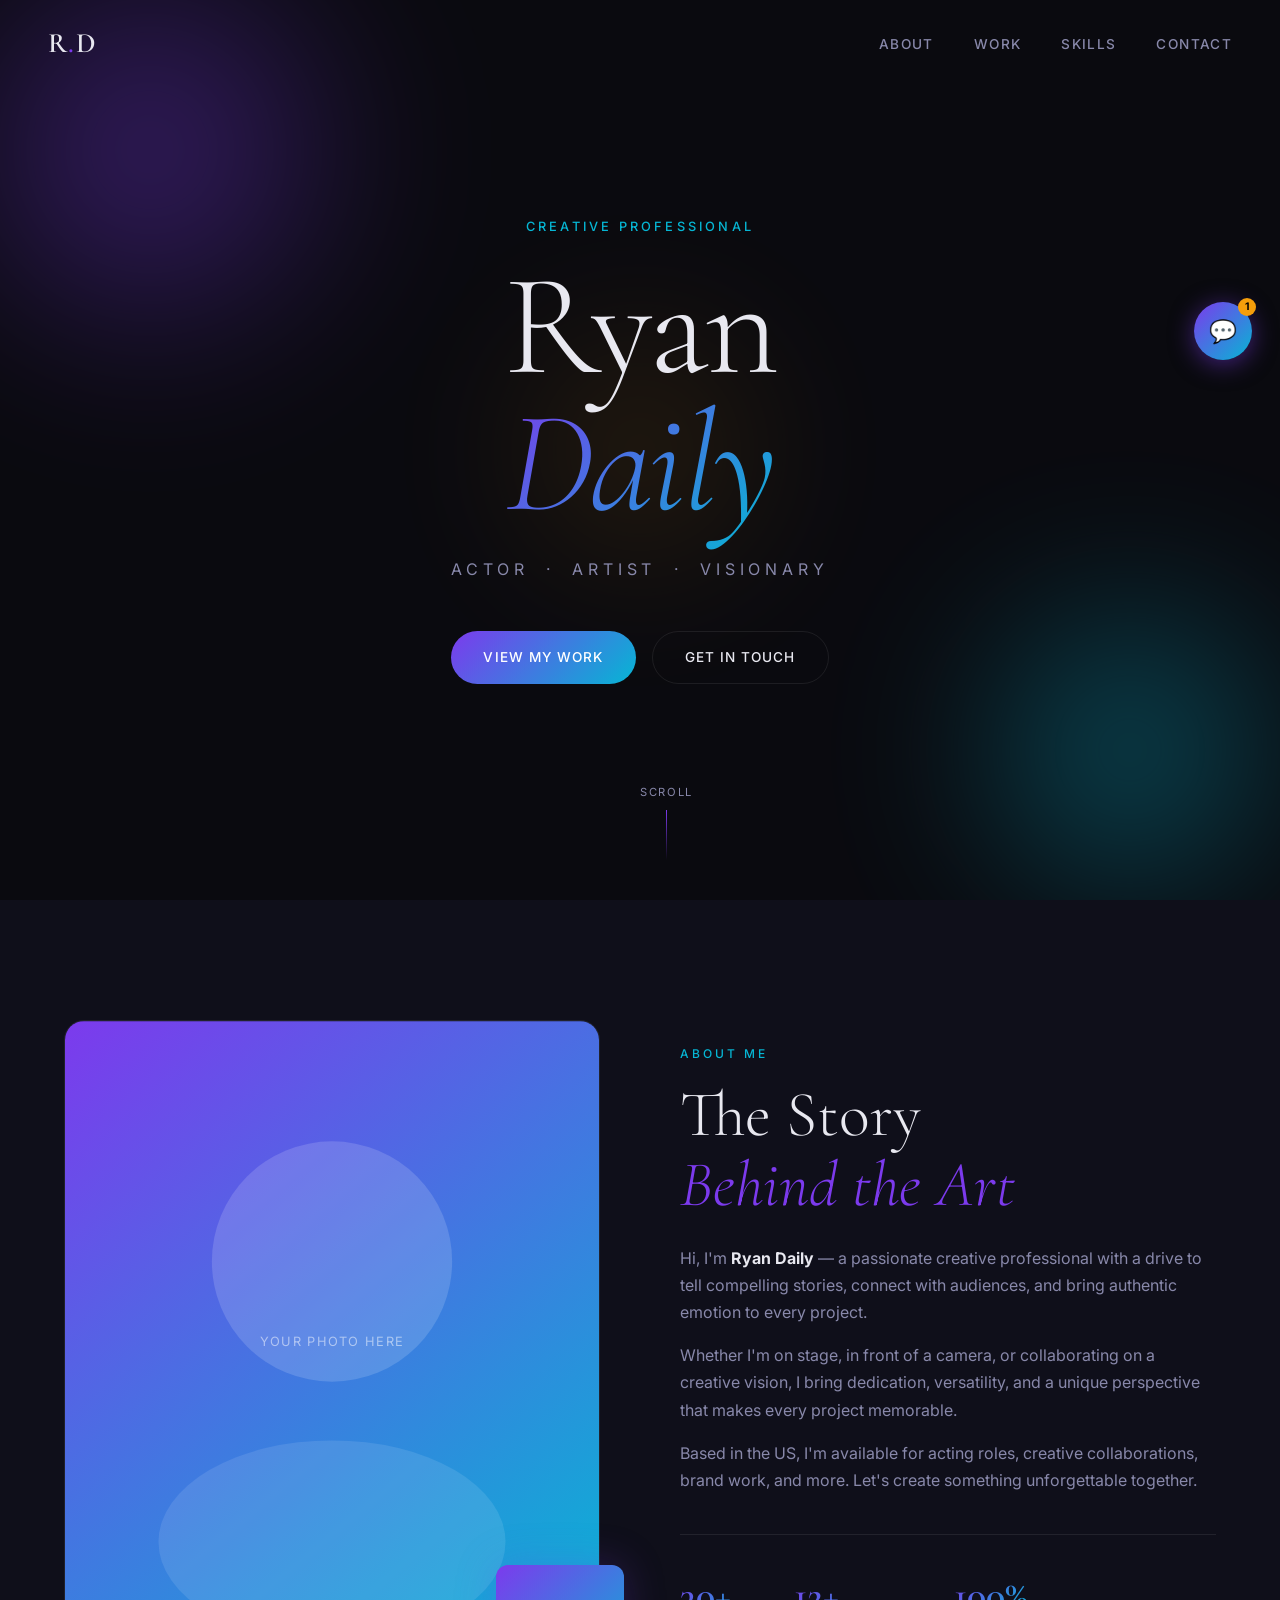
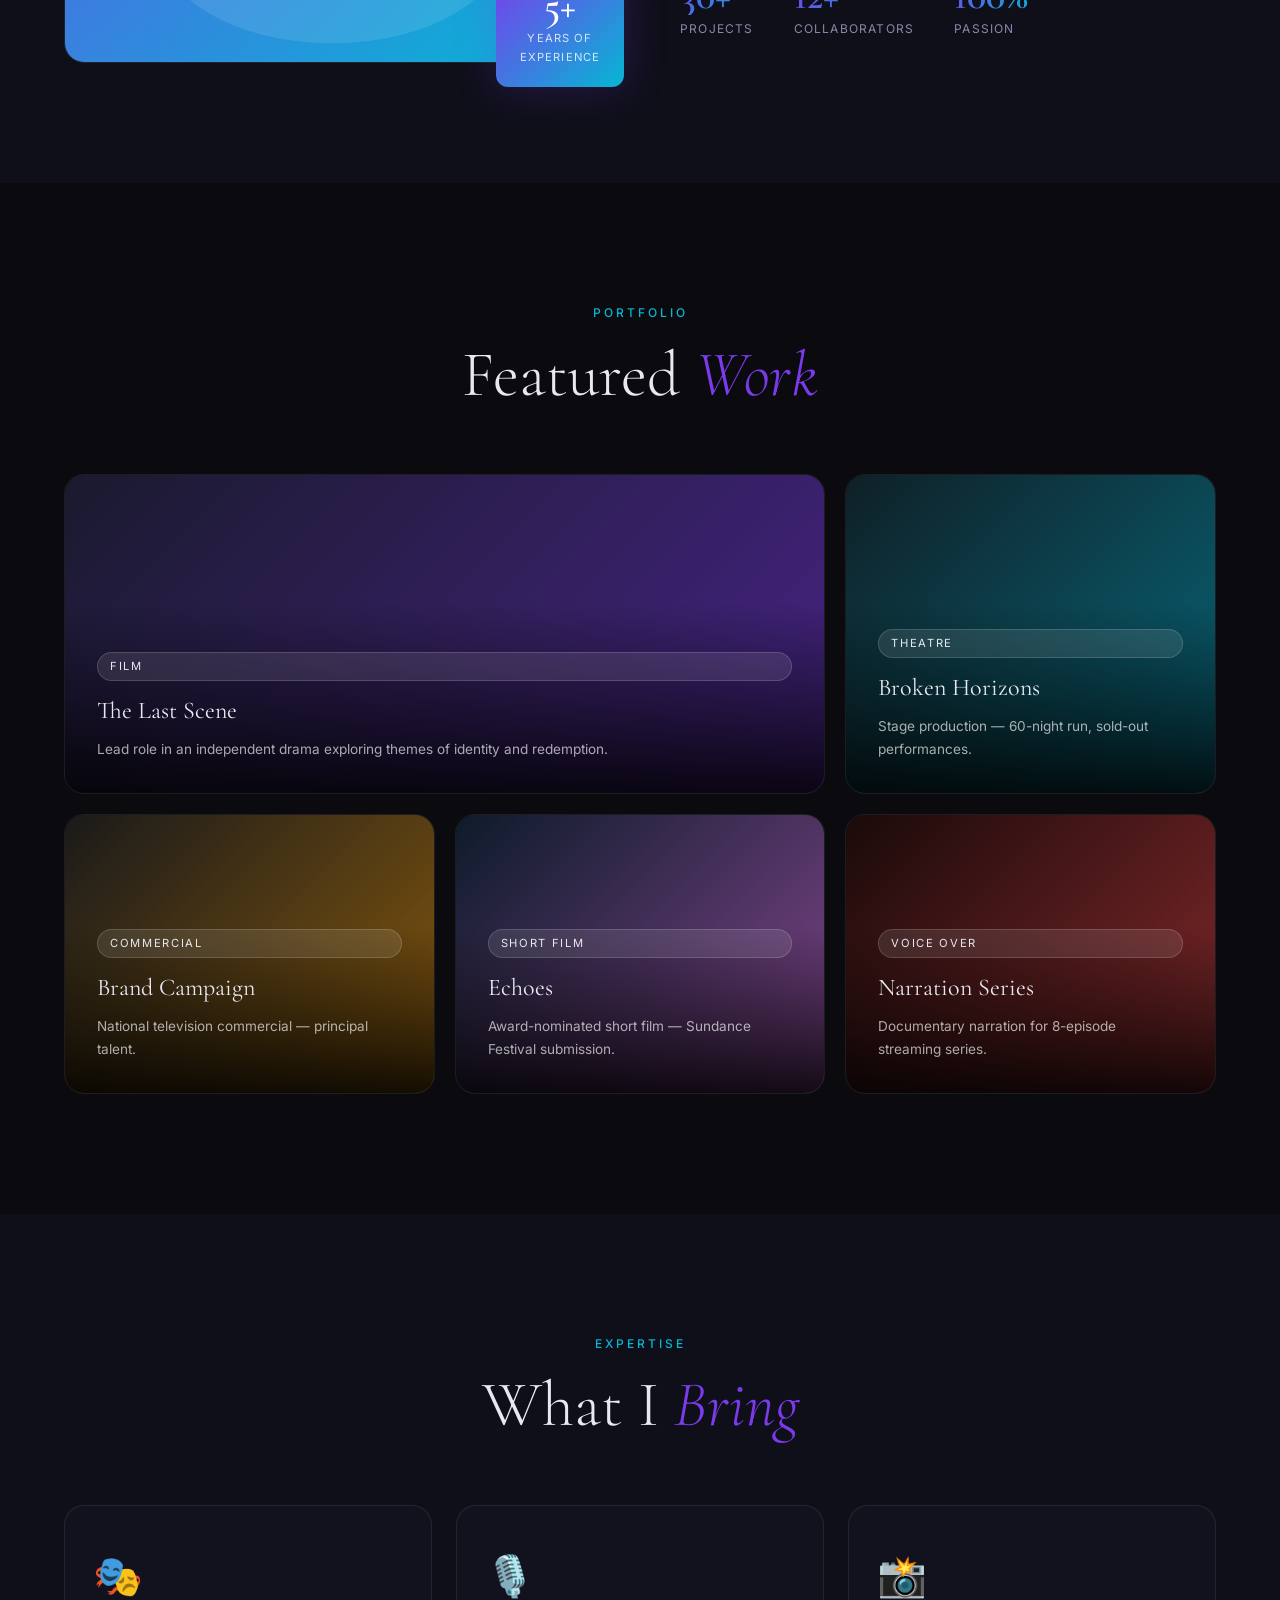
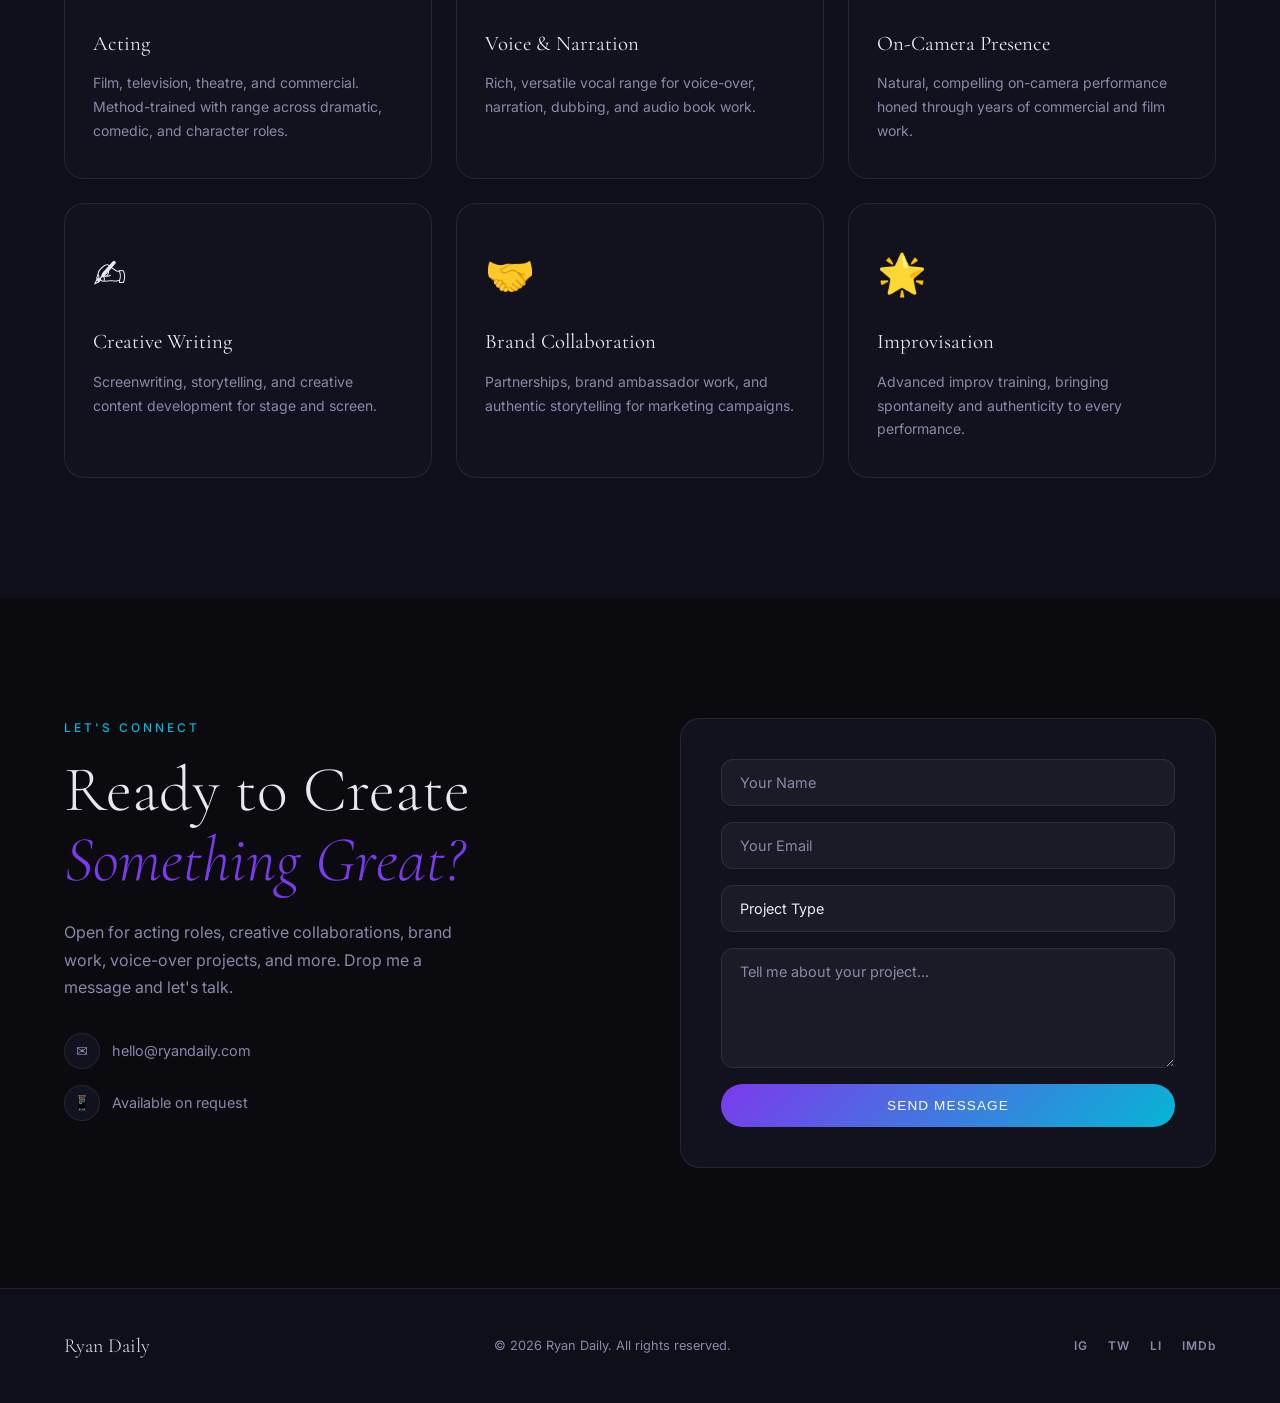
==== index.html @ 30b6ba31 "Initial commit: Ryan Daily portfolio website with chatbot" ====
<!DOCTYPE html>
<html lang="en">
<head>
  <meta charset="UTF-8" />
  <meta name="viewport" content="width=device-width, initial-scale=1.0" />
  <title>Ryan Daily — Creative Portfolio</title>
  <link rel="preconnect" href="https://fonts.googleapis.com" />
  <link rel="preconnect" href="https://fonts.gstatic.com" crossorigin />
  <link href="https://fonts.googleapis.com/css2?family=Cormorant+Garamond:ital,wght@0,300;0,400;0,600;1,300;1,400&family=Inter:wght@300;400;500;600&display=swap" rel="stylesheet" />
  <link rel="stylesheet" href="style.css" />
</head>
<body>

  <!-- NAV -->
  <nav id="navbar">
    <div class="nav-brand">R<span class="dot">.</span>D</div>
    <ul class="nav-links">
      <li><a href="#about">About</a></li>
      <li><a href="#work">Work</a></li>
      <li><a href="#skills">Skills</a></li>
      <li><a href="#contact">Contact</a></li>
    </ul>
    <button class="nav-toggle" id="navToggle" aria-label="Toggle menu">
      <span></span><span></span><span></span>
    </button>
  </nav>

  <!-- HERO -->
  <section id="hero">
    <div class="hero-bg">
      <div class="orb orb-1"></div>
      <div class="orb orb-2"></div>
      <div class="orb orb-3"></div>
    </div>
    <div class="hero-content">
      <p class="hero-eyebrow fade-up">Creative Professional</p>
      <h1 class="hero-name fade-up delay-1">Ryan<br /><em>Daily</em></h1>
      <p class="hero-tagline fade-up delay-2">Actor &nbsp;·&nbsp; Artist &nbsp;·&nbsp; Visionary</p>
      <div class="hero-cta fade-up delay-3">
        <a href="#work" class="btn btn-primary">View My Work</a>
        <a href="#contact" class="btn btn-outline">Get In Touch</a>
      </div>
    </div>
    <div class="scroll-hint fade-up delay-4">
      <span>Scroll</span>
      <div class="scroll-line"></div>
    </div>
  </section>

  <!-- ABOUT -->
  <section id="about">
    <div class="container">
      <div class="about-grid">
        <div class="about-image-wrap">
          <div class="about-image-frame">
            <div class="about-image-placeholder">
              <svg viewBox="0 0 200 240" fill="none" xmlns="http://www.w3.org/2000/svg">
                <rect width="200" height="240" fill="url(#grad)" rx="4"/>
                <circle cx="100" cy="90" r="45" fill="rgba(255,255,255,0.15)"/>
                <ellipse cx="100" cy="195" rx="65" ry="38" fill="rgba(255,255,255,0.1)"/>
                <defs>
                  <linearGradient id="grad" x1="0" y1="0" x2="200" y2="240" gradientUnits="userSpaceOnUse">
                    <stop offset="0%" stop-color="#7c3aed"/>
                    <stop offset="100%" stop-color="#06b6d4"/>
                  </linearGradient>
                </defs>
              </svg>
              <p class="placeholder-label">Your Photo Here</p>
            </div>
          </div>
          <div class="about-accent-box">
            <span class="accent-num">5+</span>
            <span class="accent-label">Years of<br/>Experience</span>
          </div>
        </div>
        <div class="about-text">
          <span class="section-label">About Me</span>
          <h2 class="section-title">The Story<br /><em>Behind the Art</em></h2>
          <p>Hi, I'm <strong>Ryan Daily</strong> — a passionate creative professional with a drive to tell compelling stories, connect with audiences, and bring authentic emotion to every project.</p>
          <p>Whether I'm on stage, in front of a camera, or collaborating on a creative vision, I bring dedication, versatility, and a unique perspective that makes every project memorable.</p>
          <p>Based in the US, I'm available for acting roles, creative collaborations, brand work, and more. Let's create something unforgettable together.</p>
          <div class="about-stats">
            <div class="stat">
              <span class="stat-num">30+</span>
              <span class="stat-label">Projects</span>
            </div>
            <div class="stat">
              <span class="stat-num">12+</span>
              <span class="stat-label">Collaborators</span>
            </div>
            <div class="stat">
              <span class="stat-num">100%</span>
              <span class="stat-label">Passion</span>
            </div>
          </div>
        </div>
      </div>
    </div>
  </section>

  <!-- WORK -->
  <section id="work">
    <div class="container">
      <div class="section-header">
        <span class="section-label">Portfolio</span>
        <h2 class="section-title">Featured <em>Work</em></h2>
      </div>
      <div class="work-grid">
        <div class="work-card work-card--large" data-category="Film">
          <div class="work-card-bg" style="background: linear-gradient(135deg, #1a1a2e, #7c3aed88)"></div>
          <div class="work-card-content">
            <span class="work-category">Film</span>
            <h3>The Last Scene</h3>
            <p>Lead role in an independent drama exploring themes of identity and redemption.</p>
          </div>
        </div>
        <div class="work-card" data-category="Theatre">
          <div class="work-card-bg" style="background: linear-gradient(135deg, #0f2027, #06b6d488)"></div>
          <div class="work-card-content">
            <span class="work-category">Theatre</span>
            <h3>Broken Horizons</h3>
            <p>Stage production — 60-night run, sold-out performances.</p>
          </div>
        </div>
        <div class="work-card" data-category="Commercial">
          <div class="work-card-bg" style="background: linear-gradient(135deg, #1a1a1a, #f59e0b88)"></div>
          <div class="work-card-content">
            <span class="work-category">Commercial</span>
            <h3>Brand Campaign</h3>
            <p>National television commercial — principal talent.</p>
          </div>
        </div>
        <div class="work-card" data-category="Short Film">
          <div class="work-card-bg" style="background: linear-gradient(135deg, #0d1b2a, #e879f988)"></div>
          <div class="work-card-content">
            <span class="work-category">Short Film</span>
            <h3>Echoes</h3>
            <p>Award-nominated short film — Sundance Festival submission.</p>
          </div>
        </div>
        <div class="work-card" data-category="Voice">
          <div class="work-card-bg" style="background: linear-gradient(135deg, #1a0a0a, #ef444488)"></div>
          <div class="work-card-content">
            <span class="work-category">Voice Over</span>
            <h3>Narration Series</h3>
            <p>Documentary narration for 8-episode streaming series.</p>
          </div>
        </div>
      </div>
    </div>
  </section>

  <!-- SKILLS -->
  <section id="skills">
    <div class="container">
      <div class="section-header">
        <span class="section-label">Expertise</span>
        <h2 class="section-title">What I <em>Bring</em></h2>
      </div>
      <div class="skills-grid">
        <div class="skill-card">
          <div class="skill-icon">🎭</div>
          <h3>Acting</h3>
          <p>Film, television, theatre, and commercial. Method-trained with range across dramatic, comedic, and character roles.</p>
        </div>
        <div class="skill-card">
          <div class="skill-icon">🎙️</div>
          <h3>Voice & Narration</h3>
          <p>Rich, versatile vocal range for voice-over, narration, dubbing, and audio book work.</p>
        </div>
        <div class="skill-card">
          <div class="skill-icon">📸</div>
          <h3>On-Camera Presence</h3>
          <p>Natural, compelling on-camera performance honed through years of commercial and film work.</p>
        </div>
        <div class="skill-card">
          <div class="skill-icon">✍️</div>
          <h3>Creative Writing</h3>
          <p>Screenwriting, storytelling, and creative content development for stage and screen.</p>
        </div>
        <div class="skill-card">
          <div class="skill-icon">🤝</div>
          <h3>Brand Collaboration</h3>
          <p>Partnerships, brand ambassador work, and authentic storytelling for marketing campaigns.</p>
        </div>
        <div class="skill-card">
          <div class="skill-icon">🌟</div>
          <h3>Improvisation</h3>
          <p>Advanced improv training, bringing spontaneity and authenticity to every performance.</p>
        </div>
      </div>
    </div>
  </section>

  <!-- CONTACT -->
  <section id="contact">
    <div class="container">
      <div class="contact-wrap">
        <div class="contact-left">
          <span class="section-label">Let's Connect</span>
          <h2 class="section-title">Ready to Create<br /><em>Something Great?</em></h2>
          <p>Open for acting roles, creative collaborations, brand work, voice-over projects, and more. Drop me a message and let's talk.</p>
          <div class="contact-links">
            <a href="mailto:hello@ryandaily.com" class="contact-link">
              <span class="contact-link-icon">✉</span>
              hello@ryandaily.com
            </a>
            <a href="#" class="contact-link">
              <span class="contact-link-icon">📱</span>
              Available on request
            </a>
          </div>
        </div>
        <form class="contact-form" id="contactForm">
          <div class="form-group">
            <input type="text" id="fname" placeholder="Your Name" required />
          </div>
          <div class="form-group">
            <input type="email" id="femail" placeholder="Your Email" required />
          </div>
          <div class="form-group">
            <select id="fsubject">
              <option value="" disabled selected>Project Type</option>
              <option>Film / TV Role</option>
              <option>Theatre Production</option>
              <option>Commercial / Brand</option>
              <option>Voice Over</option>
              <option>Creative Collaboration</option>
              <option>Other</option>
            </select>
          </div>
          <div class="form-group">
            <textarea id="fmessage" placeholder="Tell me about your project..." rows="5" required></textarea>
          </div>
          <button type="submit" class="btn btn-primary btn-full">Send Message</button>
          <p class="form-success" id="formSuccess">Message sent! I'll be in touch soon.</p>
        </form>
      </div>
    </div>
  </section>

  <!-- FOOTER -->
  <footer>
    <div class="container footer-inner">
      <span class="footer-brand">Ryan Daily</span>
      <p class="footer-copy">© 2026 Ryan Daily. All rights reserved.</p>
      <div class="footer-socials">
        <a href="#" aria-label="Instagram">IG</a>
        <a href="#" aria-label="Twitter">TW</a>
        <a href="#" aria-label="LinkedIn">LI</a>
        <a href="#" aria-label="IMDb">IMDb</a>
      </div>
    </div>
  </footer>

  <!-- CHATBOT -->
  <div class="chatbot-wrapper" id="chatbotWrapper">
    <div class="chatbot-bubble" id="chatbotBubble" title="Chat with RD Bot">
      <span class="chatbot-bubble-icon">💬</span>
      <span class="chatbot-unread" id="chatUnread">1</span>
    </div>
    <div class="chatbot-window" id="chatbotWindow">
      <div class="chatbot-header">
        <div class="chatbot-avatar">RD</div>
        <div class="chatbot-header-info">
          <span class="chatbot-name">Ryan's Assistant</span>
          <span class="chatbot-status">● Online</span>
        </div>
        <button class="chatbot-close" id="chatbotClose">✕</button>
      </div>
      <div class="chatbot-messages" id="chatMessages">
        <div class="chat-msg bot">
          <span>Hey there! 👋 I'm <strong>RD Bot</strong>, Ryan's digital hype-person. I can tell you about Ryan, help you get in touch, or just drop a joke. What's up?</span>
        </div>
        <div class="chat-quick-replies" id="quickReplies">
          <button class="quick-reply" data-msg="Who is Ryan Daily?">Who is Ryan?</button>
          <button class="quick-reply" data-msg="What work has Ryan done?">His work?</button>
          <button class="quick-reply" data-msg="How can I contact Ryan?">Contact info</button>
          <button class="quick-reply" data-msg="Tell me a joke">Tell a joke 😄</button>
        </div>
      </div>
      <div class="chatbot-input-row">
        <input type="text" id="chatInput" placeholder="Ask me anything..." />
        <button id="chatSend">➤</button>
      </div>
    </div>
  </div>

  <script src="script.js"></script>
</body>
</html>
---- style.css ----
/* ============================================================
   BASE RESET & TOKENS
   ============================================================ */
*, *::before, *::after { box-sizing: border-box; margin: 0; padding: 0; }

:root {
  --bg:        #0a0a0f;
  --bg-2:      #0f0f1a;
  --bg-card:   #12121f;
  --accent-1:  #7c3aed;
  --accent-2:  #06b6d4;
  --accent-3:  #f59e0b;
  --text:      #e8e8f0;
  --text-muted:#8888aa;
  --border:    rgba(255,255,255,0.08);
  --radius:    12px;
  --radius-lg: 20px;
  --transition: 0.35s cubic-bezier(0.4,0,0.2,1);
  --font-serif: 'Cormorant Garamond', Georgia, serif;
  --font-sans:  'Inter', system-ui, sans-serif;
  --shadow-glow: 0 0 40px rgba(124,58,237,0.25);
}

html { scroll-behavior: smooth; }

body {
  background: var(--bg);
  color: var(--text);
  font-family: var(--font-sans);
  font-size: 16px;
  line-height: 1.7;
  overflow-x: hidden;
}

a { color: inherit; text-decoration: none; }

.container {
  max-width: 1200px;
  margin: 0 auto;
  padding: 0 24px;
}

/* ============================================================
   NAVBAR
   ============================================================ */
#navbar {
  position: fixed;
  top: 0; left: 0; right: 0;
  z-index: 100;
  display: flex;
  align-items: center;
  justify-content: space-between;
  padding: 20px 48px;
  transition: background var(--transition), padding var(--transition);
}

#navbar.scrolled {
  background: rgba(10,10,15,0.9);
  backdrop-filter: blur(16px);
  padding: 14px 48px;
  border-bottom: 1px solid var(--border);
}

.nav-brand {
  font-family: var(--font-serif);
  font-size: 1.75rem;
  font-weight: 600;
  letter-spacing: 0.05em;
}

.dot { color: var(--accent-1); }

.nav-links {
  list-style: none;
  display: flex;
  gap: 40px;
}

.nav-links a {
  font-size: 0.85rem;
  font-weight: 500;
  letter-spacing: 0.1em;
  text-transform: uppercase;
  color: var(--text-muted);
  transition: color var(--transition);
}

.nav-links a:hover { color: var(--text); }

.nav-toggle {
  display: none;
  flex-direction: column;
  gap: 5px;
  background: none;
  border: none;
  cursor: pointer;
  padding: 4px;
}

.nav-toggle span {
  display: block;
  width: 24px;
  height: 2px;
  background: var(--text);
  transition: var(--transition);
}

/* ============================================================
   HERO
   ============================================================ */
#hero {
  position: relative;
  min-height: 100vh;
  display: flex;
  align-items: center;
  justify-content: center;
  overflow: hidden;
}

.hero-bg {
  position: absolute;
  inset: 0;
  pointer-events: none;
}

.orb {
  position: absolute;
  border-radius: 50%;
  filter: blur(80px);
  opacity: 0.45;
}

.orb-1 {
  width: 500px; height: 500px;
  background: radial-gradient(circle, #7c3aed, transparent 70%);
  top: -100px; left: -100px;
  animation: drift1 12s ease-in-out infinite alternate;
}

.orb-2 {
  width: 400px; height: 400px;
  background: radial-gradient(circle, #06b6d4, transparent 70%);
  bottom: -50px; right: -50px;
  animation: drift2 15s ease-in-out infinite alternate;
}

.orb-3 {
  width: 300px; height: 300px;
  background: radial-gradient(circle, #f59e0b, transparent 70%);
  top: 50%; left: 50%;
  transform: translate(-50%, -50%);
  animation: drift3 10s ease-in-out infinite alternate;
  opacity: 0.2;
}

@keyframes drift1 { from { transform: translate(0,0); } to { transform: translate(60px, 40px); } }
@keyframes drift2 { from { transform: translate(0,0); } to { transform: translate(-50px, -30px); } }
@keyframes drift3 { from { transform: translate(-50%,-50%) scale(1); } to { transform: translate(-50%,-50%) scale(1.3); } }

.hero-content {
  position: relative;
  z-index: 2;
  text-align: center;
  max-width: 800px;
  padding: 0 24px;
}

.hero-eyebrow {
  font-size: 0.8rem;
  font-weight: 500;
  letter-spacing: 0.25em;
  text-transform: uppercase;
  color: var(--accent-2);
  margin-bottom: 20px;
}

.hero-name {
  font-family: var(--font-serif);
  font-size: clamp(4rem, 12vw, 9rem);
  font-weight: 300;
  line-height: 0.95;
  letter-spacing: -0.02em;
  margin-bottom: 24px;
}

.hero-name em {
  font-style: italic;
  background: linear-gradient(135deg, var(--accent-1), var(--accent-2));
  -webkit-background-clip: text;
  -webkit-text-fill-color: transparent;
  background-clip: text;
}

.hero-tagline {
  font-size: 1rem;
  letter-spacing: 0.3em;
  text-transform: uppercase;
  color: var(--text-muted);
  margin-bottom: 48px;
}

.hero-cta {
  display: flex;
  gap: 16px;
  justify-content: center;
  flex-wrap: wrap;
}

.scroll-hint {
  position: absolute;
  bottom: 40px;
  left: 50%;
  transform: translateX(-50%);
  display: flex;
  flex-direction: column;
  align-items: center;
  gap: 8px;
  color: var(--text-muted);
  font-size: 0.7rem;
  letter-spacing: 0.15em;
  text-transform: uppercase;
}

.scroll-line {
  width: 1px;
  height: 50px;
  background: linear-gradient(to bottom, var(--accent-1), transparent);
  animation: scrollPulse 2s ease-in-out infinite;
}

@keyframes scrollPulse {
  0%, 100% { opacity: 0.3; }
  50% { opacity: 1; }
}

/* ============================================================
   BUTTONS
   ============================================================ */
.btn {
  display: inline-flex;
  align-items: center;
  justify-content: center;
  padding: 14px 32px;
  border-radius: 50px;
  font-size: 0.85rem;
  font-weight: 500;
  letter-spacing: 0.08em;
  text-transform: uppercase;
  cursor: pointer;
  transition: var(--transition);
  border: none;
}

.btn-primary {
  background: linear-gradient(135deg, var(--accent-1), var(--accent-2));
  color: #fff;
}

.btn-primary:hover {
  transform: translateY(-2px);
  box-shadow: 0 8px 30px rgba(124,58,237,0.5);
}

.btn-outline {
  border: 1px solid var(--border);
  color: var(--text);
  background: transparent;
}

.btn-outline:hover {
  border-color: var(--accent-1);
  color: var(--accent-1);
  transform: translateY(-2px);
}

.btn-full { width: 100%; }

/* ============================================================
   SECTION SHARED
   ============================================================ */
section { padding: 120px 0; }

.section-label {
  display: block;
  font-size: 0.75rem;
  font-weight: 500;
  letter-spacing: 0.25em;
  text-transform: uppercase;
  color: var(--accent-2);
  margin-bottom: 16px;
}

.section-title {
  font-family: var(--font-serif);
  font-size: clamp(2.5rem, 5vw, 4rem);
  font-weight: 300;
  line-height: 1.1;
  margin-bottom: 24px;
}

.section-title em {
  font-style: italic;
  color: var(--accent-1);
}

.section-header {
  text-align: center;
  margin-bottom: 64px;
}

/* ============================================================
   ABOUT
   ============================================================ */
#about { background: var(--bg-2); }

.about-grid {
  display: grid;
  grid-template-columns: 1fr 1fr;
  gap: 80px;
  align-items: center;
}

.about-image-wrap { position: relative; }

.about-image-frame {
  border-radius: var(--radius-lg);
  overflow: hidden;
  border: 1px solid var(--border);
  aspect-ratio: 5/6;
  position: relative;
}

.about-image-placeholder {
  width: 100%;
  height: 100%;
  display: flex;
  flex-direction: column;
  align-items: center;
  justify-content: center;
  gap: 16px;
  background: var(--bg-card);
}

.about-image-placeholder svg {
  width: 100%;
  height: 100%;
  position: absolute;
  top: 0; left: 0;
  object-fit: cover;
}

.placeholder-label {
  position: relative;
  z-index: 2;
  font-size: 0.8rem;
  color: rgba(255,255,255,0.5);
  letter-spacing: 0.1em;
  text-transform: uppercase;
}

.about-accent-box {
  position: absolute;
  bottom: -24px;
  right: -24px;
  background: linear-gradient(135deg, var(--accent-1), var(--accent-2));
  border-radius: var(--radius);
  padding: 20px 24px;
  display: flex;
  flex-direction: column;
  align-items: center;
  box-shadow: var(--shadow-glow);
}

.accent-num {
  font-family: var(--font-serif);
  font-size: 2.5rem;
  font-weight: 600;
  line-height: 1;
  color: #fff;
}

.accent-label {
  font-size: 0.7rem;
  text-transform: uppercase;
  letter-spacing: 0.1em;
  color: rgba(255,255,255,0.8);
  text-align: center;
  margin-top: 4px;
}

.about-text p {
  color: var(--text-muted);
  margin-bottom: 16px;
}

.about-text p strong { color: var(--text); }

.about-stats {
  display: flex;
  gap: 40px;
  margin-top: 40px;
  padding-top: 40px;
  border-top: 1px solid var(--border);
}

.stat { display: flex; flex-direction: column; }

.stat-num {
  font-family: var(--font-serif);
  font-size: 2.5rem;
  font-weight: 600;
  background: linear-gradient(135deg, var(--accent-1), var(--accent-2));
  -webkit-background-clip: text;
  -webkit-text-fill-color: transparent;
  background-clip: text;
  line-height: 1;
}

.stat-label {
  font-size: 0.75rem;
  color: var(--text-muted);
  text-transform: uppercase;
  letter-spacing: 0.1em;
  margin-top: 4px;
}

/* ============================================================
   WORK
   ============================================================ */
#work { background: var(--bg); }

.work-grid {
  display: grid;
  grid-template-columns: repeat(3, 1fr);
  grid-template-rows: 320px 280px;
  gap: 20px;
}

.work-card {
  position: relative;
  border-radius: var(--radius-lg);
  overflow: hidden;
  cursor: pointer;
  border: 1px solid var(--border);
  transition: transform var(--transition), box-shadow var(--transition);
}

.work-card:hover {
  transform: translateY(-6px);
  box-shadow: 0 20px 60px rgba(0,0,0,0.5);
}

.work-card--large {
  grid-column: 1 / 3;
}

.work-card-bg {
  position: absolute;
  inset: 0;
  transition: transform var(--transition);
}

.work-card:hover .work-card-bg {
  transform: scale(1.05);
}

.work-card-content {
  position: relative;
  z-index: 2;
  padding: 32px;
  height: 100%;
  display: flex;
  flex-direction: column;
  justify-content: flex-end;
  background: linear-gradient(to top, rgba(0,0,0,0.85) 0%, transparent 60%);
}

.work-category {
  display: inline-block;
  font-size: 0.7rem;
  letter-spacing: 0.15em;
  text-transform: uppercase;
  background: rgba(255,255,255,0.1);
  border: 1px solid rgba(255,255,255,0.15);
  border-radius: 50px;
  padding: 4px 12px;
  margin-bottom: 10px;
  color: var(--text);
}

.work-card h3 {
  font-family: var(--font-serif);
  font-size: 1.5rem;
  font-weight: 400;
  margin-bottom: 6px;
}

.work-card p {
  font-size: 0.85rem;
  color: rgba(255,255,255,0.65);
}

/* ============================================================
   SKILLS
   ============================================================ */
#skills { background: var(--bg-2); }

.skills-grid {
  display: grid;
  grid-template-columns: repeat(3, 1fr);
  gap: 24px;
}

.skill-card {
  background: var(--bg-card);
  border: 1px solid var(--border);
  border-radius: var(--radius-lg);
  padding: 36px 28px;
  transition: transform var(--transition), border-color var(--transition), box-shadow var(--transition);
}

.skill-card:hover {
  transform: translateY(-6px);
  border-color: var(--accent-1);
  box-shadow: 0 10px 40px rgba(124,58,237,0.2);
}

.skill-icon { font-size: 2.5rem; margin-bottom: 16px; }

.skill-card h3 {
  font-family: var(--font-serif);
  font-size: 1.3rem;
  font-weight: 400;
  margin-bottom: 10px;
}

.skill-card p { font-size: 0.875rem; color: var(--text-muted); }

/* ============================================================
   CONTACT
   ============================================================ */
#contact { background: var(--bg); }

.contact-wrap {
  display: grid;
  grid-template-columns: 1fr 1fr;
  gap: 80px;
  align-items: start;
}

.contact-left p {
  color: var(--text-muted);
  margin-bottom: 32px;
  max-width: 400px;
}

.contact-links { display: flex; flex-direction: column; gap: 16px; }

.contact-link {
  display: flex;
  align-items: center;
  gap: 12px;
  font-size: 0.9rem;
  color: var(--text-muted);
  transition: color var(--transition);
}

.contact-link:hover { color: var(--accent-2); }

.contact-link-icon {
  width: 36px; height: 36px;
  background: var(--bg-card);
  border: 1px solid var(--border);
  border-radius: 50%;
  display: flex;
  align-items: center;
  justify-content: center;
  font-size: 0.9rem;
  flex-shrink: 0;
}

.contact-form {
  background: var(--bg-card);
  border: 1px solid var(--border);
  border-radius: var(--radius-lg);
  padding: 40px;
  display: flex;
  flex-direction: column;
  gap: 16px;
}

.form-group { display: flex; flex-direction: column; }

.contact-form input,
.contact-form select,
.contact-form textarea {
  background: rgba(255,255,255,0.04);
  border: 1px solid var(--border);
  border-radius: var(--radius);
  padding: 14px 18px;
  color: var(--text);
  font-family: var(--font-sans);
  font-size: 0.9rem;
  transition: border-color var(--transition);
  outline: none;
  appearance: none;
}

.contact-form input::placeholder,
.contact-form textarea::placeholder { color: var(--text-muted); }

.contact-form select option { background: var(--bg-2); }

.contact-form input:focus,
.contact-form select:focus,
.contact-form textarea:focus { border-color: var(--accent-1); }

.contact-form textarea { resize: vertical; min-height: 120px; }

.form-success {
  display: none;
  color: var(--accent-2);
  font-size: 0.85rem;
  text-align: center;
  padding: 8px;
}

.form-success.show { display: block; }

/* ============================================================
   FOOTER
   ============================================================ */
footer {
  background: var(--bg-2);
  border-top: 1px solid var(--border);
  padding: 40px 0;
}

.footer-inner {
  display: flex;
  align-items: center;
  justify-content: space-between;
  gap: 24px;
  flex-wrap: wrap;
}

.footer-brand {
  font-family: var(--font-serif);
  font-size: 1.25rem;
  font-weight: 300;
}

.footer-copy { font-size: 0.8rem; color: var(--text-muted); }

.footer-socials { display: flex; gap: 20px; }

.footer-socials a {
  font-size: 0.75rem;
  font-weight: 600;
  letter-spacing: 0.08em;
  color: var(--text-muted);
  transition: color var(--transition);
}

.footer-socials a:hover { color: var(--accent-2); }

/* ============================================================
   CHATBOT
   ============================================================ */
.chatbot-wrapper {
  position: fixed;
  bottom: 28px;
  right: 28px;
  z-index: 999;
  display: flex;
  flex-direction: column;
  align-items: flex-end;
  gap: 12px;
}

.chatbot-bubble {
  width: 58px; height: 58px;
  background: linear-gradient(135deg, var(--accent-1), var(--accent-2));
  border-radius: 50%;
  display: flex;
  align-items: center;
  justify-content: center;
  cursor: pointer;
  box-shadow: 0 4px 24px rgba(124,58,237,0.5);
  transition: transform var(--transition), box-shadow var(--transition);
  position: relative;
}

.chatbot-bubble:hover {
  transform: scale(1.1);
  box-shadow: 0 8px 36px rgba(124,58,237,0.7);
}

.chatbot-bubble-icon { font-size: 1.4rem; }

.chatbot-unread {
  position: absolute;
  top: -4px; right: -4px;
  width: 18px; height: 18px;
  background: var(--accent-3);
  border-radius: 50%;
  font-size: 0.65rem;
  font-weight: 700;
  color: #000;
  display: flex;
  align-items: center;
  justify-content: center;
}

.chatbot-unread.hidden { display: none; }

.chatbot-window {
  width: 360px;
  height: 500px;
  background: var(--bg-2);
  border: 1px solid var(--border);
  border-radius: var(--radius-lg);
  display: flex;
  flex-direction: column;
  overflow: hidden;
  box-shadow: 0 20px 60px rgba(0,0,0,0.5);
  transform: scale(0.85) translateY(20px);
  opacity: 0;
  pointer-events: none;
  transition: transform 0.3s cubic-bezier(0.4,0,0.2,1), opacity 0.3s ease;
  transform-origin: bottom right;
}

.chatbot-window.open {
  transform: scale(1) translateY(0);
  opacity: 1;
  pointer-events: auto;
}

.chatbot-header {
  background: linear-gradient(135deg, var(--accent-1), #5b21b6);
  padding: 16px 20px;
  display: flex;
  align-items: center;
  gap: 12px;
}

.chatbot-avatar {
  width: 36px; height: 36px;
  background: rgba(255,255,255,0.2);
  border-radius: 50%;
  display: flex;
  align-items: center;
  justify-content: center;
  font-weight: 700;
  font-size: 0.75rem;
  color: #fff;
}

.chatbot-header-info { flex: 1; }
.chatbot-name { display: block; font-weight: 600; font-size: 0.9rem; color: #fff; }
.chatbot-status { font-size: 0.72rem; color: rgba(255,255,255,0.75); }

.chatbot-close {
  background: none;
  border: none;
  color: rgba(255,255,255,0.75);
  font-size: 1rem;
  cursor: pointer;
  padding: 4px 6px;
  border-radius: 4px;
  transition: background var(--transition);
}

.chatbot-close:hover { background: rgba(255,255,255,0.15); color: #fff; }

.chatbot-messages {
  flex: 1;
  overflow-y: auto;
  padding: 20px 16px;
  display: flex;
  flex-direction: column;
  gap: 12px;
  scrollbar-width: thin;
  scrollbar-color: var(--border) transparent;
}

.chat-msg {
  max-width: 85%;
  padding: 10px 14px;
  border-radius: 16px;
  font-size: 0.875rem;
  line-height: 1.5;
  animation: msgIn 0.3s ease;
}

@keyframes msgIn {
  from { opacity: 0; transform: translateY(10px); }
  to { opacity: 1; transform: translateY(0); }
}

.chat-msg.bot {
  background: var(--bg-card);
  border: 1px solid var(--border);
  color: var(--text);
  align-self: flex-start;
  border-bottom-left-radius: 4px;
}

.chat-msg.user {
  background: linear-gradient(135deg, var(--accent-1), #5b21b6);
  color: #fff;
  align-self: flex-end;
  border-bottom-right-radius: 4px;
}

.chat-typing {
  display: flex;
  gap: 4px;
  padding: 12px 16px;
  background: var(--bg-card);
  border: 1px solid var(--border);
  border-radius: 16px;
  border-bottom-left-radius: 4px;
  align-self: flex-start;
  animation: msgIn 0.3s ease;
}

.chat-typing span {
  width: 7px; height: 7px;
  background: var(--text-muted);
  border-radius: 50%;
  animation: typingDot 1.2s ease-in-out infinite;
}

.chat-typing span:nth-child(2) { animation-delay: 0.2s; }
.chat-typing span:nth-child(3) { animation-delay: 0.4s; }

@keyframes typingDot {
  0%, 100% { opacity: 0.3; transform: translateY(0); }
  50% { opacity: 1; transform: translateY(-4px); }
}

.chat-quick-replies {
  display: flex;
  flex-wrap: wrap;
  gap: 8px;
  align-self: flex-start;
}

.quick-reply {
  background: rgba(124,58,237,0.15);
  border: 1px solid rgba(124,58,237,0.4);
  border-radius: 50px;
  padding: 6px 14px;
  font-size: 0.78rem;
  color: var(--accent-2);
  cursor: pointer;
  transition: background var(--transition), border-color var(--transition);
}

.quick-reply:hover {
  background: rgba(124,58,237,0.3);
  border-color: var(--accent-1);
  color: #fff;
}

.chatbot-input-row {
  display: flex;
  gap: 8px;
  padding: 12px 16px;
  border-top: 1px solid var(--border);
  background: var(--bg-2);
}

.chatbot-input-row input {
  flex: 1;
  background: var(--bg-card);
  border: 1px solid var(--border);
  border-radius: 50px;
  padding: 10px 16px;
  color: var(--text);
  font-size: 0.875rem;
  outline: none;
  font-family: var(--font-sans);
  transition: border-color var(--transition);
}

.chatbot-input-row input::placeholder { color: var(--text-muted); }
.chatbot-input-row input:focus { border-color: var(--accent-1); }

#chatSend {
  width: 40px; height: 40px;
  background: linear-gradient(135deg, var(--accent-1), var(--accent-2));
  border: none;
  border-radius: 50%;
  color: #fff;
  font-size: 0.9rem;
  cursor: pointer;
  transition: transform var(--transition), box-shadow var(--transition);
  flex-shrink: 0;
}

#chatSend:hover {
  transform: scale(1.1);
  box-shadow: 0 4px 16px rgba(124,58,237,0.5);
}

/* ============================================================
   ANIMATIONS
   ============================================================ */
.fade-up {
  opacity: 0;
  transform: translateY(32px);
  transition: opacity 0.8s ease, transform 0.8s ease;
}

.fade-up.visible {
  opacity: 1;
  transform: translateY(0);
}

.delay-1 { transition-delay: 0.1s; }
.delay-2 { transition-delay: 0.2s; }
.delay-3 { transition-delay: 0.3s; }
.delay-4 { transition-delay: 0.5s; }

/* ============================================================
   RESPONSIVE
   ============================================================ */
@media (max-width: 1024px) {
  .about-grid { grid-template-columns: 1fr; gap: 60px; }
  .about-image-wrap { max-width: 420px; margin: 0 auto; }
  .about-accent-box { right: -12px; }
  .work-grid {
    grid-template-columns: 1fr 1fr;
    grid-template-rows: unset;
  }
  .work-card--large { grid-column: 1 / 3; }
  .contact-wrap { grid-template-columns: 1fr; gap: 48px; }
  .contact-left p { max-width: 100%; }
}

@media (max-width: 768px) {
  #navbar { padding: 16px 24px; }
  #navbar.scrolled { padding: 12px 24px; }
  .nav-links { display: none; }
  .nav-toggle { display: flex; }

  section { padding: 80px 0; }

  .work-grid {
    grid-template-columns: 1fr;
  }
  .work-card--large { grid-column: 1; }

  .skills-grid { grid-template-columns: 1fr 1fr; }

  .footer-inner {
    flex-direction: column;
    text-align: center;
  }

  .chatbot-window { width: calc(100vw - 48px); }
  #navbar { padding: 14px 20px; }
}

@media (max-width: 480px) {
  .skills-grid { grid-template-columns: 1fr; }
  .about-stats { gap: 24px; }
  .hero-cta { flex-direction: column; align-items: center; }
}
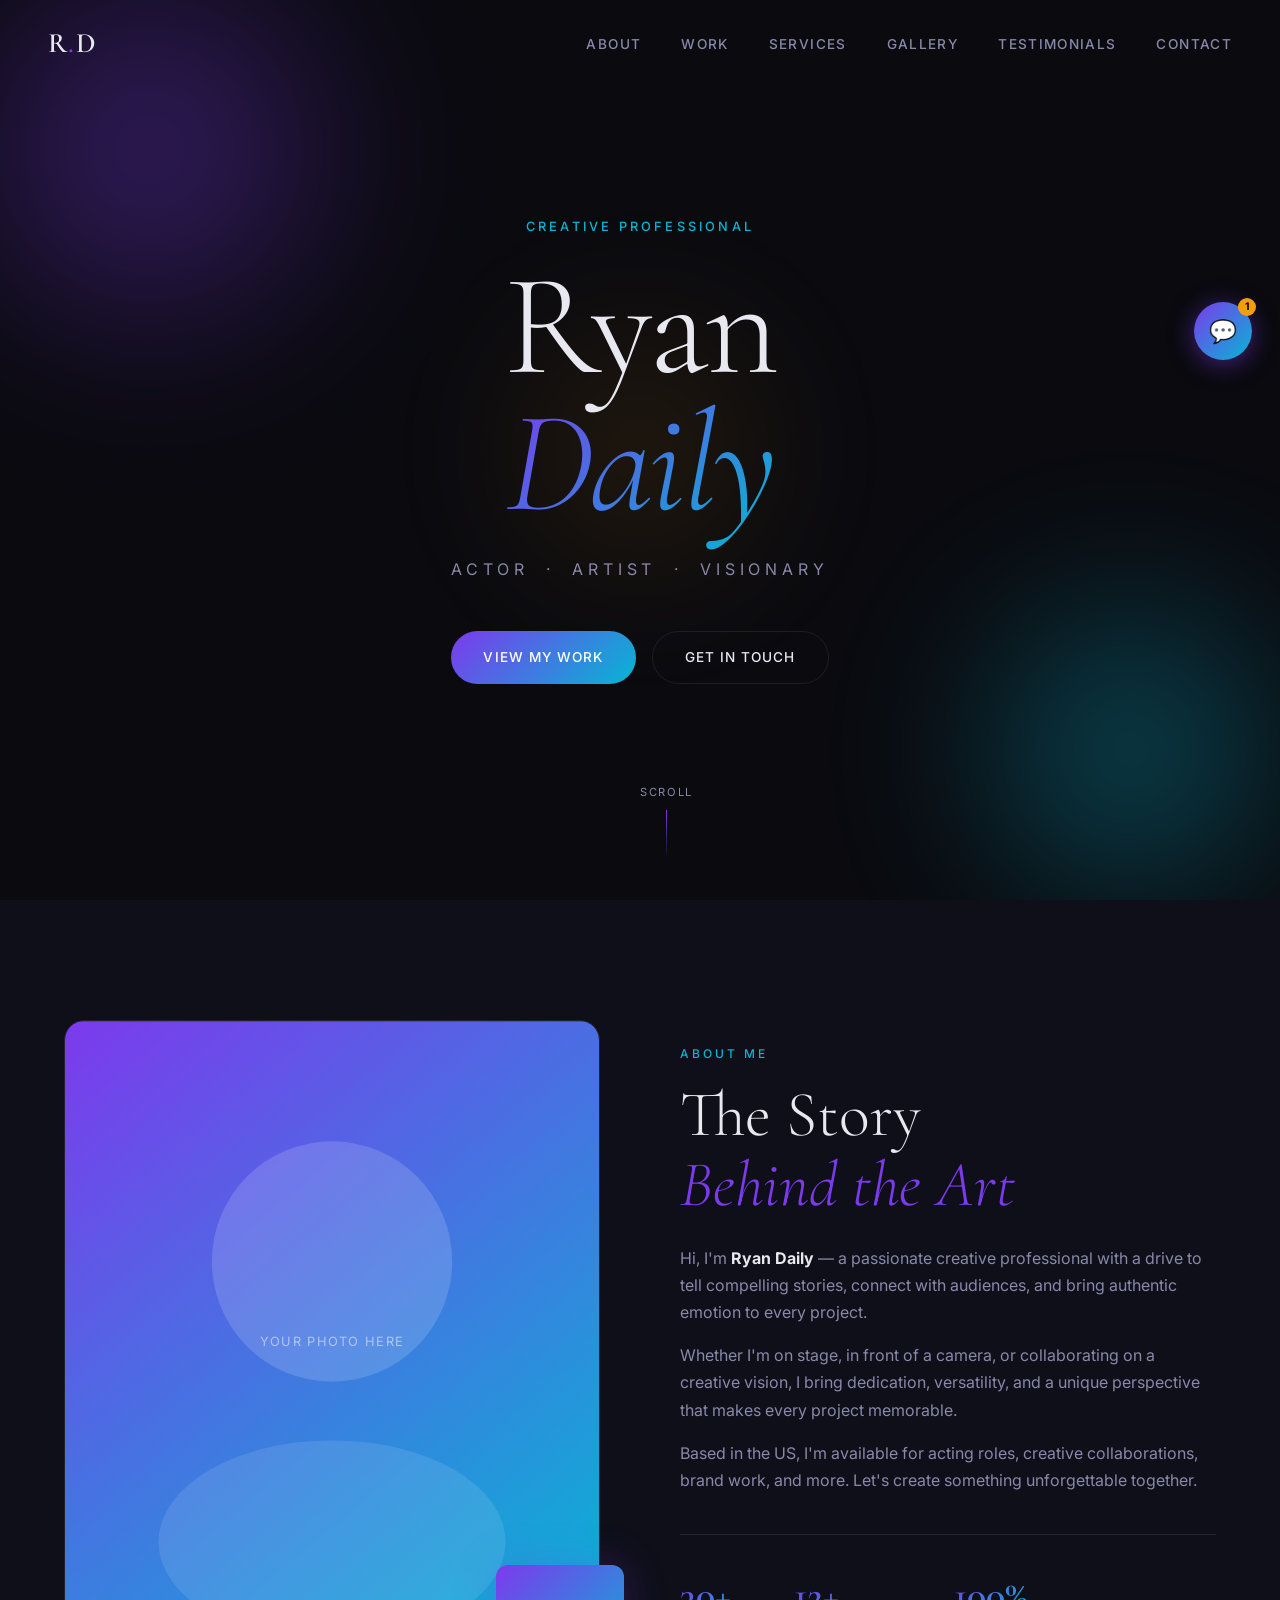
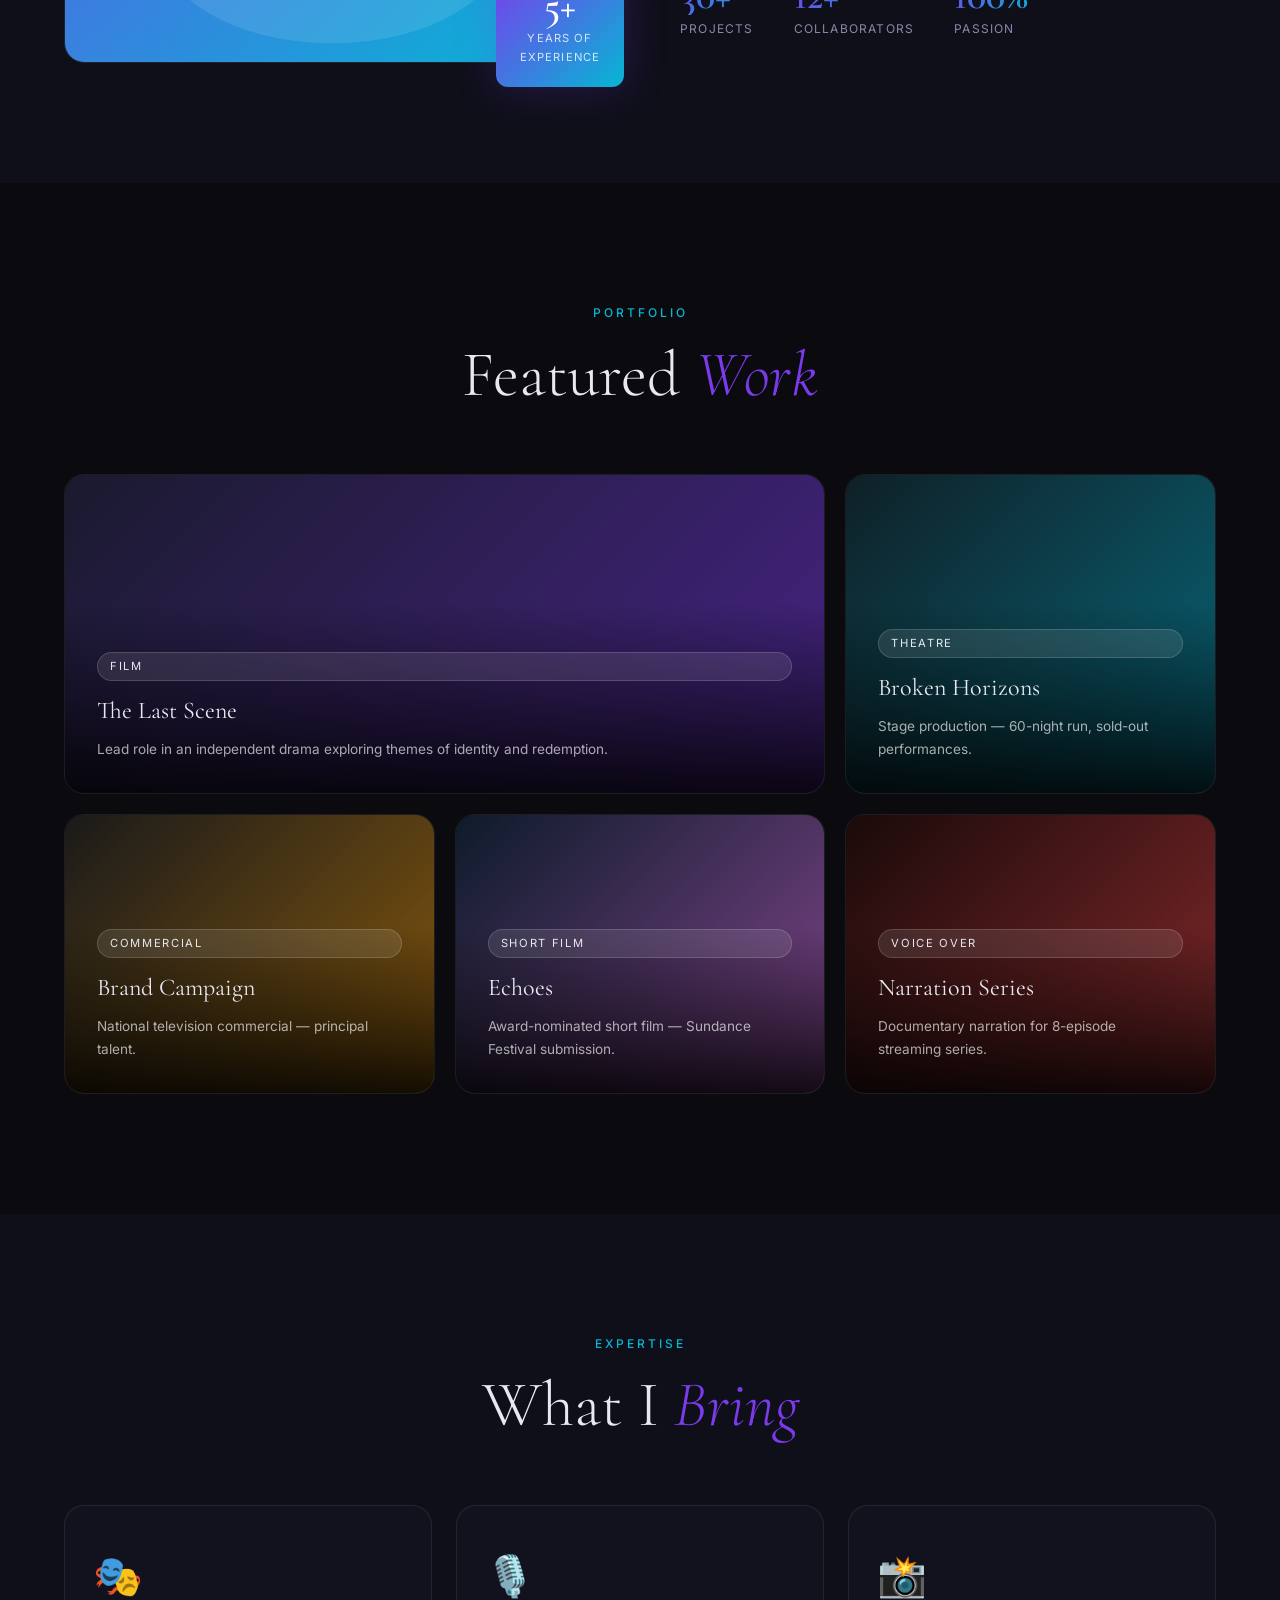
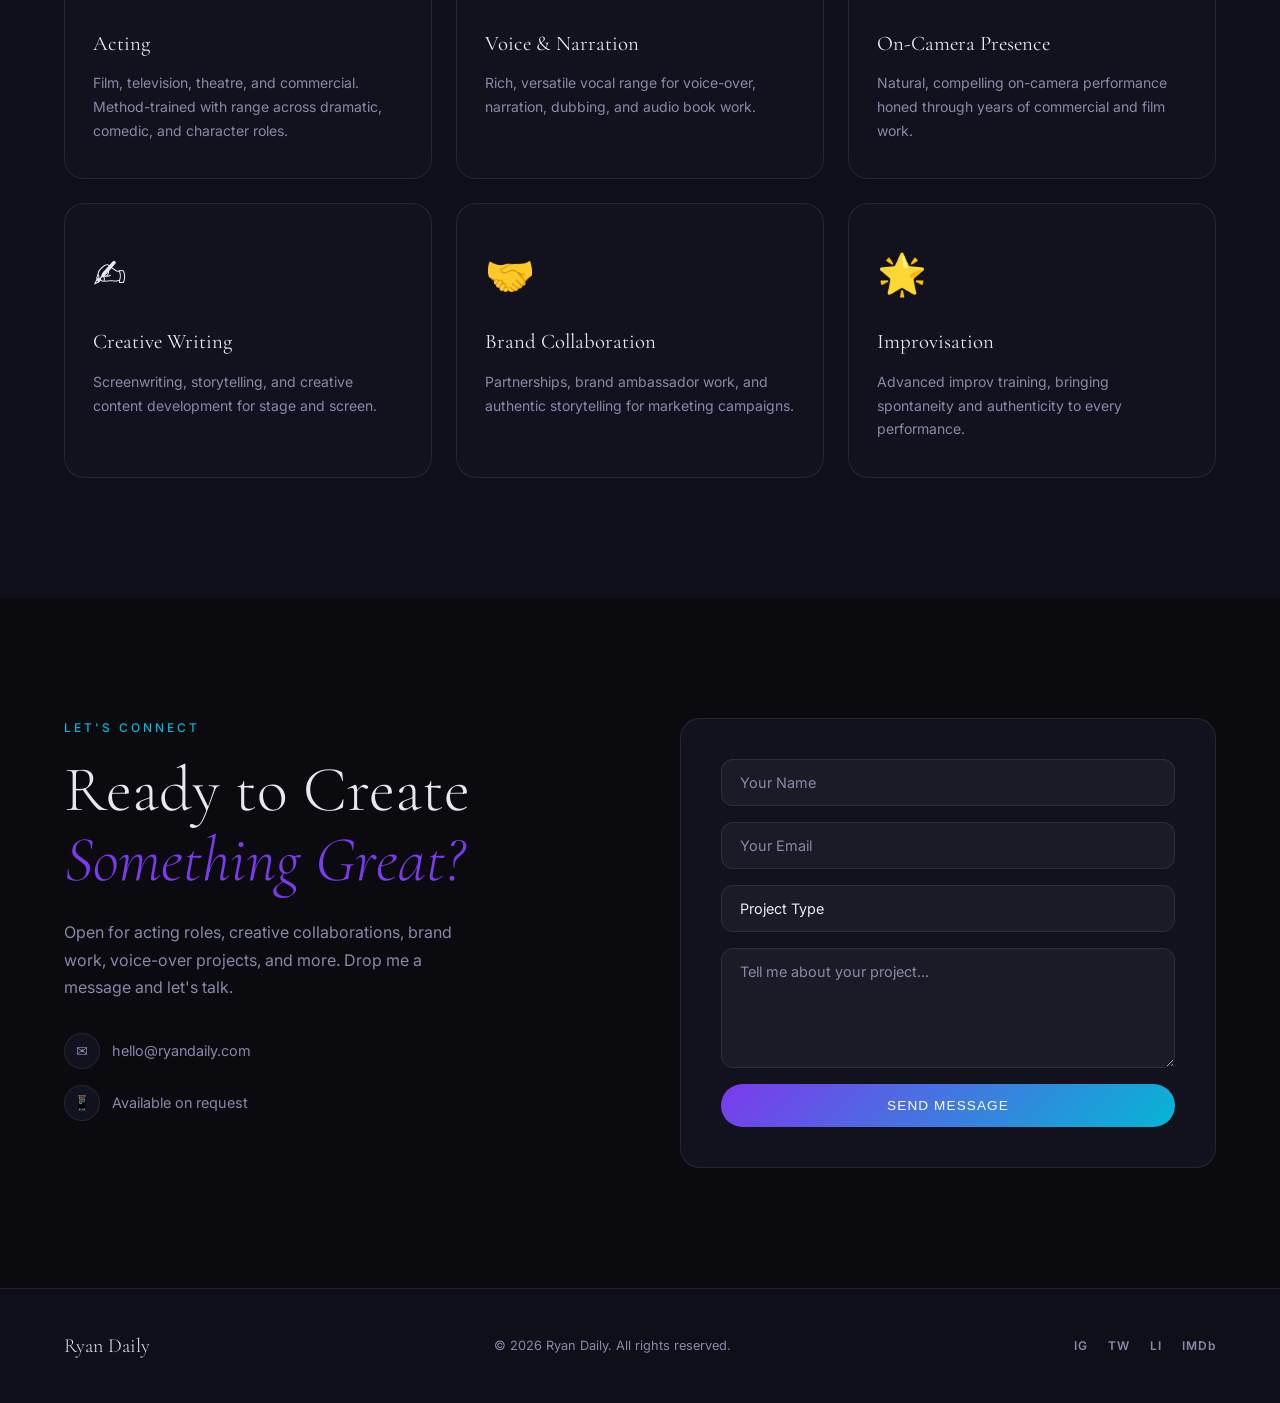
==== commit a34c5577: "Add About, Services, Gallery, and Testimonials pages" ====
--- a/index.html
+++ b/index.html
@@ -15,9 +15,11 @@
   <nav id="navbar">
     <div class="nav-brand">R<span class="dot">.</span>D</div>
     <ul class="nav-links">
-      <li><a href="#about">About</a></li>
+      <li><a href="about.html">About</a></li>
       <li><a href="#work">Work</a></li>
-      <li><a href="#skills">Skills</a></li>
+      <li><a href="services.html">Services</a></li>
+      <li><a href="gallery.html">Gallery</a></li>
+      <li><a href="testimonials.html">Testimonials</a></li>
       <li><a href="#contact">Contact</a></li>
     </ul>
     <button class="nav-toggle" id="navToggle" aria-label="Toggle menu">
@@ -286,6 +288,16 @@
     </div>
   </div>
 
+  <!-- SUCCESS MODAL -->
+  <div class="modal-overlay" id="successModal">
+    <div class="modal-box">
+      <div class="modal-icon">✉️</div>
+      <h3 class="modal-title">Message Sent!</h3>
+      <p class="modal-msg">Look forward to working with you.</p>
+      <button class="btn btn-primary modal-close-btn" id="modalCloseBtn">Close</button>
+    </div>
+  </div>
+
   <script src="script.js"></script>
 </body>
 </html>
--- a/style.css
+++ b/style.css
@@ -665,6 +665,71 @@
 .footer-socials a:hover { color: var(--accent-2); }
 
 /* ============================================================
+   SUCCESS MODAL
+   ============================================================ */
+.modal-overlay {
+  position: fixed;
+  inset: 0;
+  background: rgba(0,0,0,0.75);
+  backdrop-filter: blur(6px);
+  z-index: 2000;
+  display: flex;
+  align-items: center;
+  justify-content: center;
+  opacity: 0;
+  pointer-events: none;
+  transition: opacity 0.3s ease;
+}
+
+.modal-overlay.show {
+  opacity: 1;
+  pointer-events: auto;
+}
+
+.modal-box {
+  background: var(--bg-2);
+  border: 1px solid var(--border);
+  border-radius: var(--radius-lg);
+  padding: 48px 40px;
+  text-align: center;
+  max-width: 380px;
+  width: 90%;
+  box-shadow: 0 24px 80px rgba(0,0,0,0.6), 0 0 60px rgba(124,58,237,0.2);
+  transform: scale(0.85) translateY(20px);
+  transition: transform 0.35s cubic-bezier(0.4,0,0.2,1);
+}
+
+.modal-overlay.show .modal-box {
+  transform: scale(1) translateY(0);
+}
+
+.modal-icon {
+  font-size: 3rem;
+  margin-bottom: 16px;
+}
+
+.modal-title {
+  font-family: var(--font-serif);
+  font-size: 2rem;
+  font-weight: 400;
+  margin-bottom: 10px;
+  background: linear-gradient(135deg, var(--accent-1), var(--accent-2));
+  -webkit-background-clip: text;
+  -webkit-text-fill-color: transparent;
+  background-clip: text;
+}
+
+.modal-msg {
+  color: var(--text-muted);
+  font-size: 1rem;
+  margin-bottom: 28px;
+}
+
+.modal-close-btn {
+  min-width: 140px;
+}
+
+/* ============================================================
    CHATBOT
    ============================================================ */
 .chatbot-wrapper {
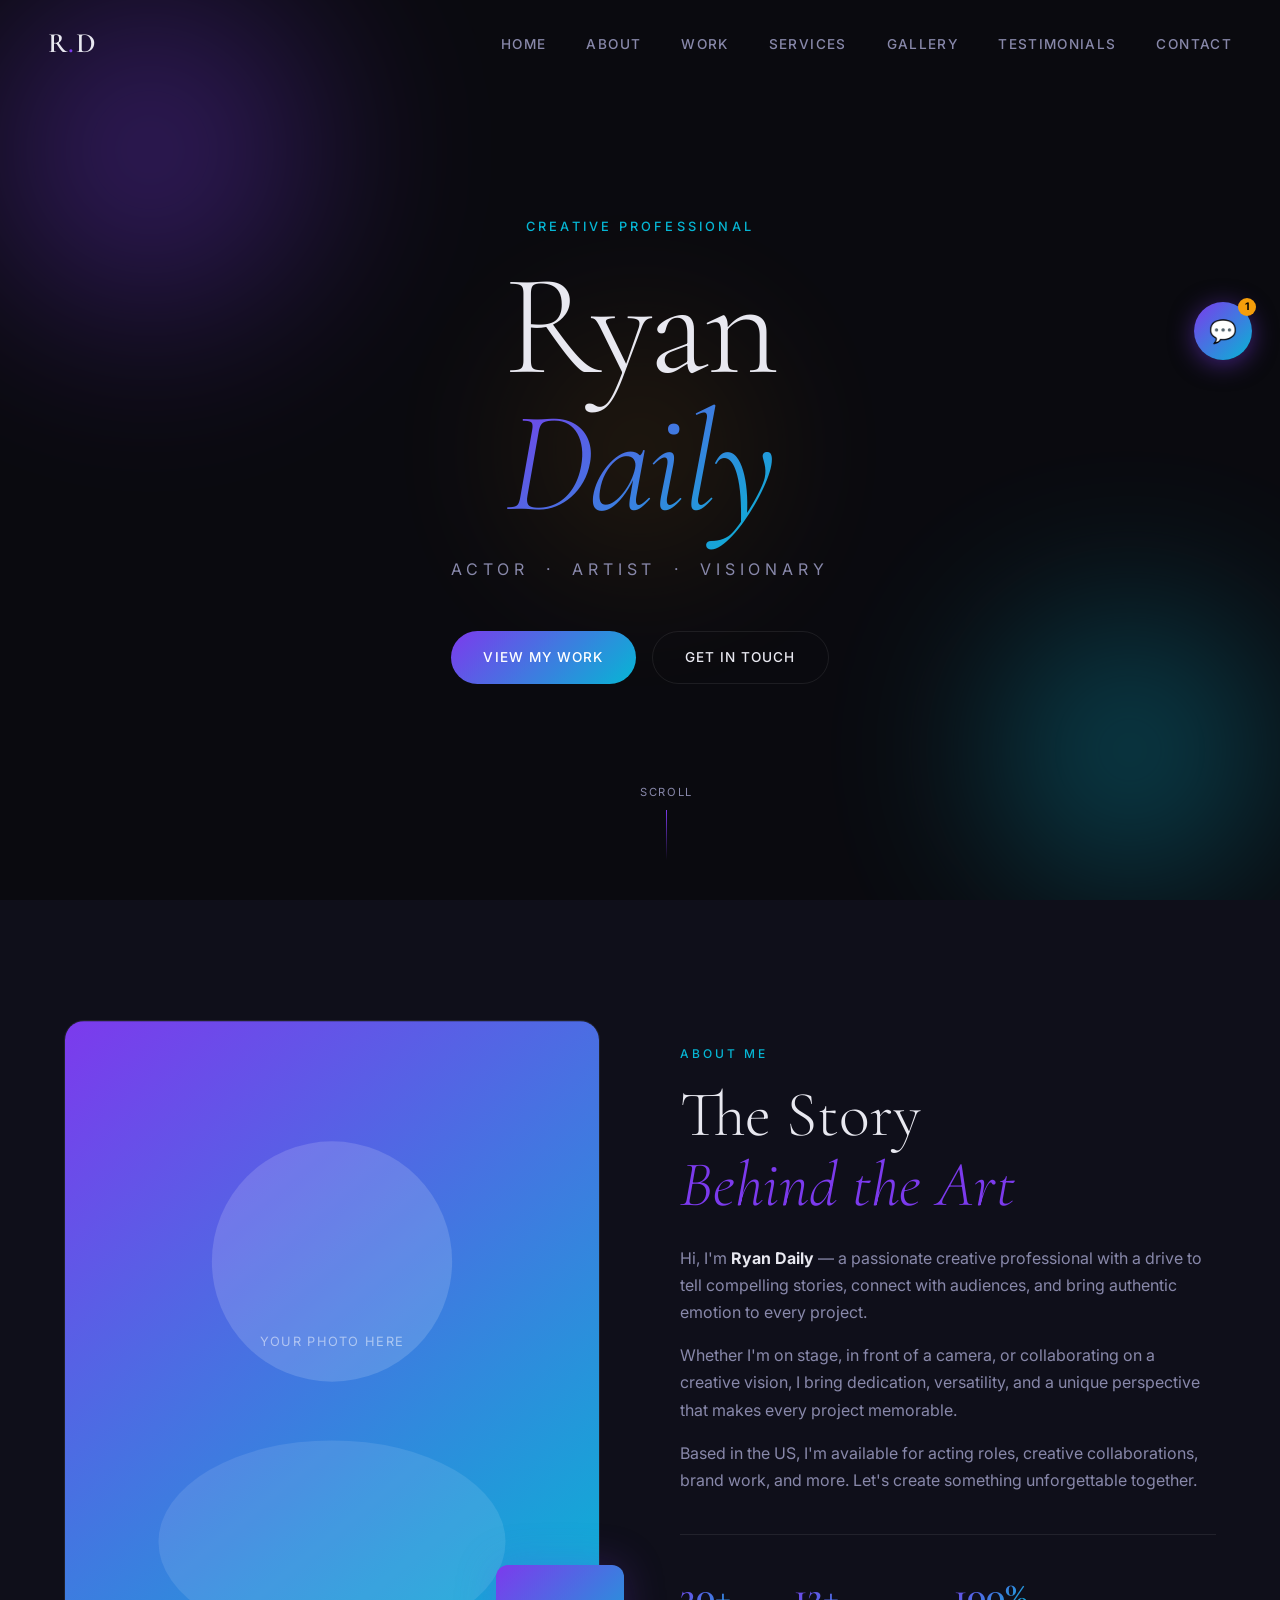
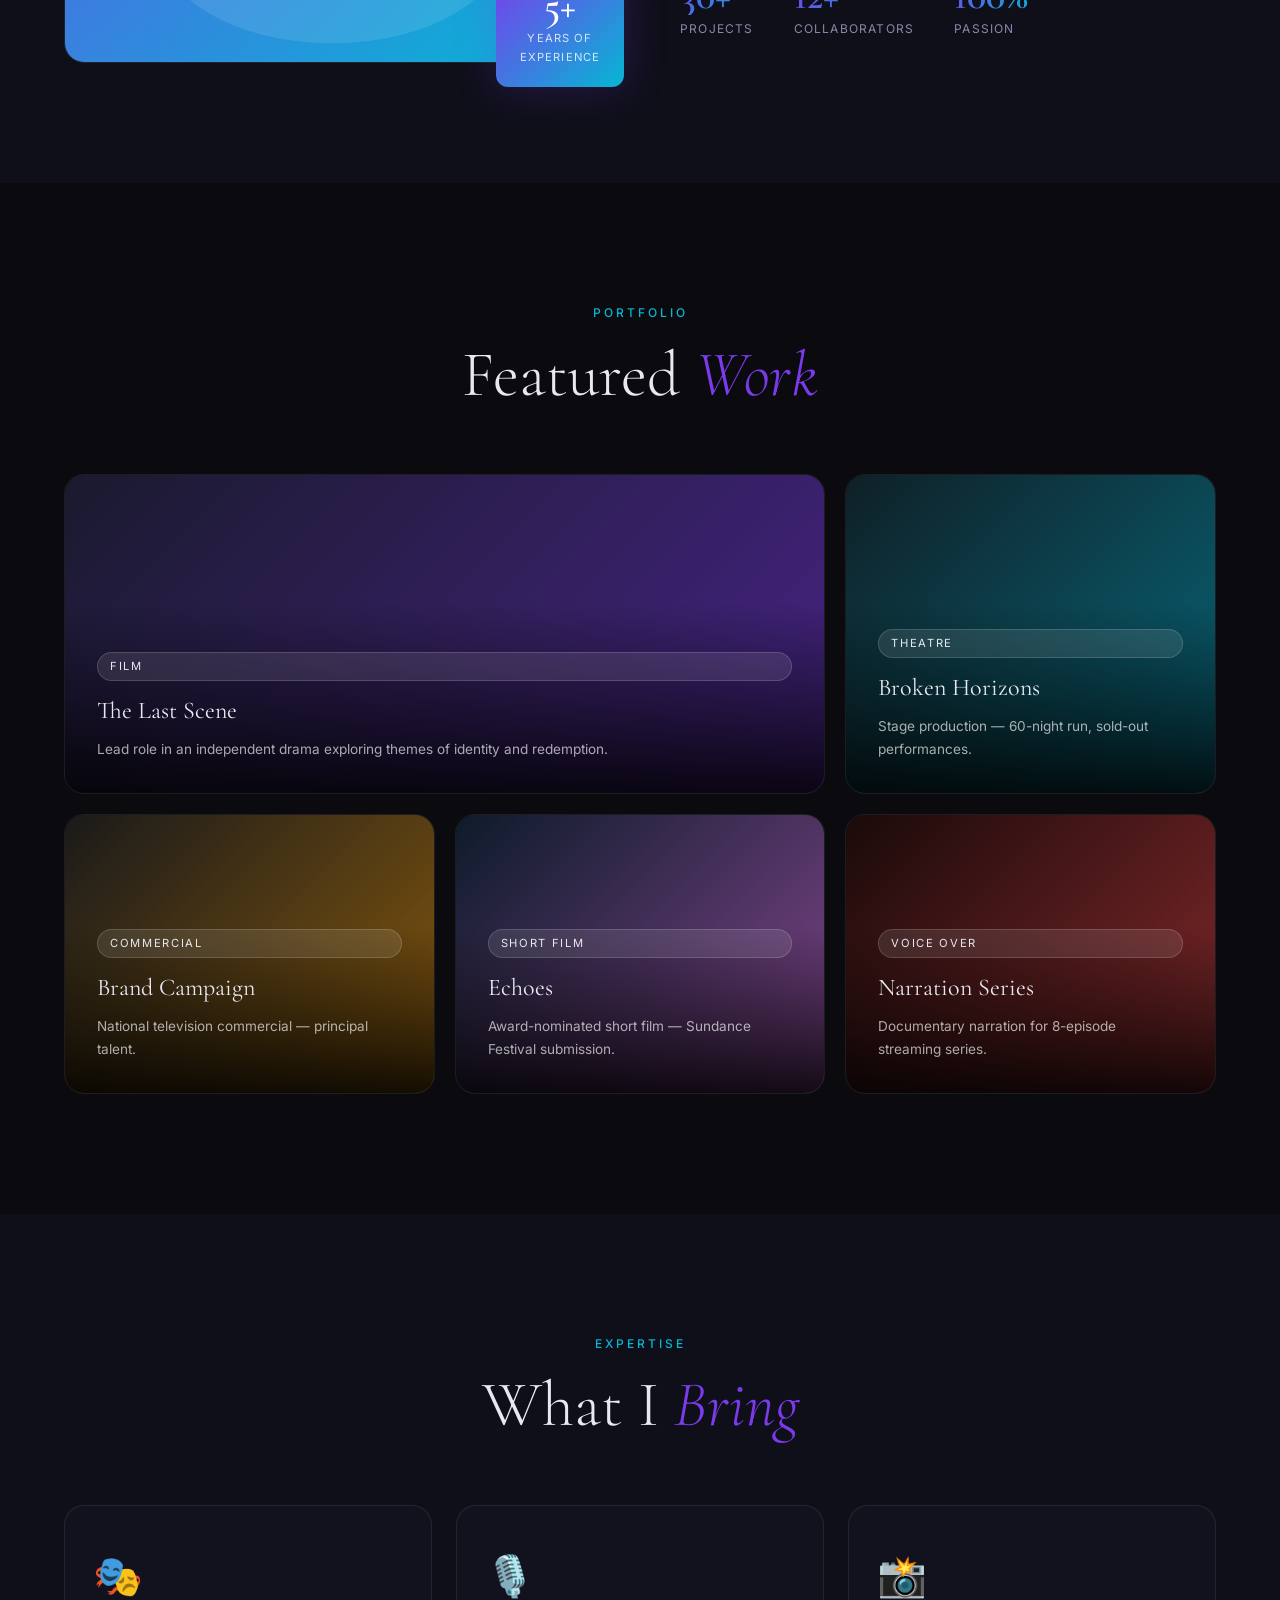
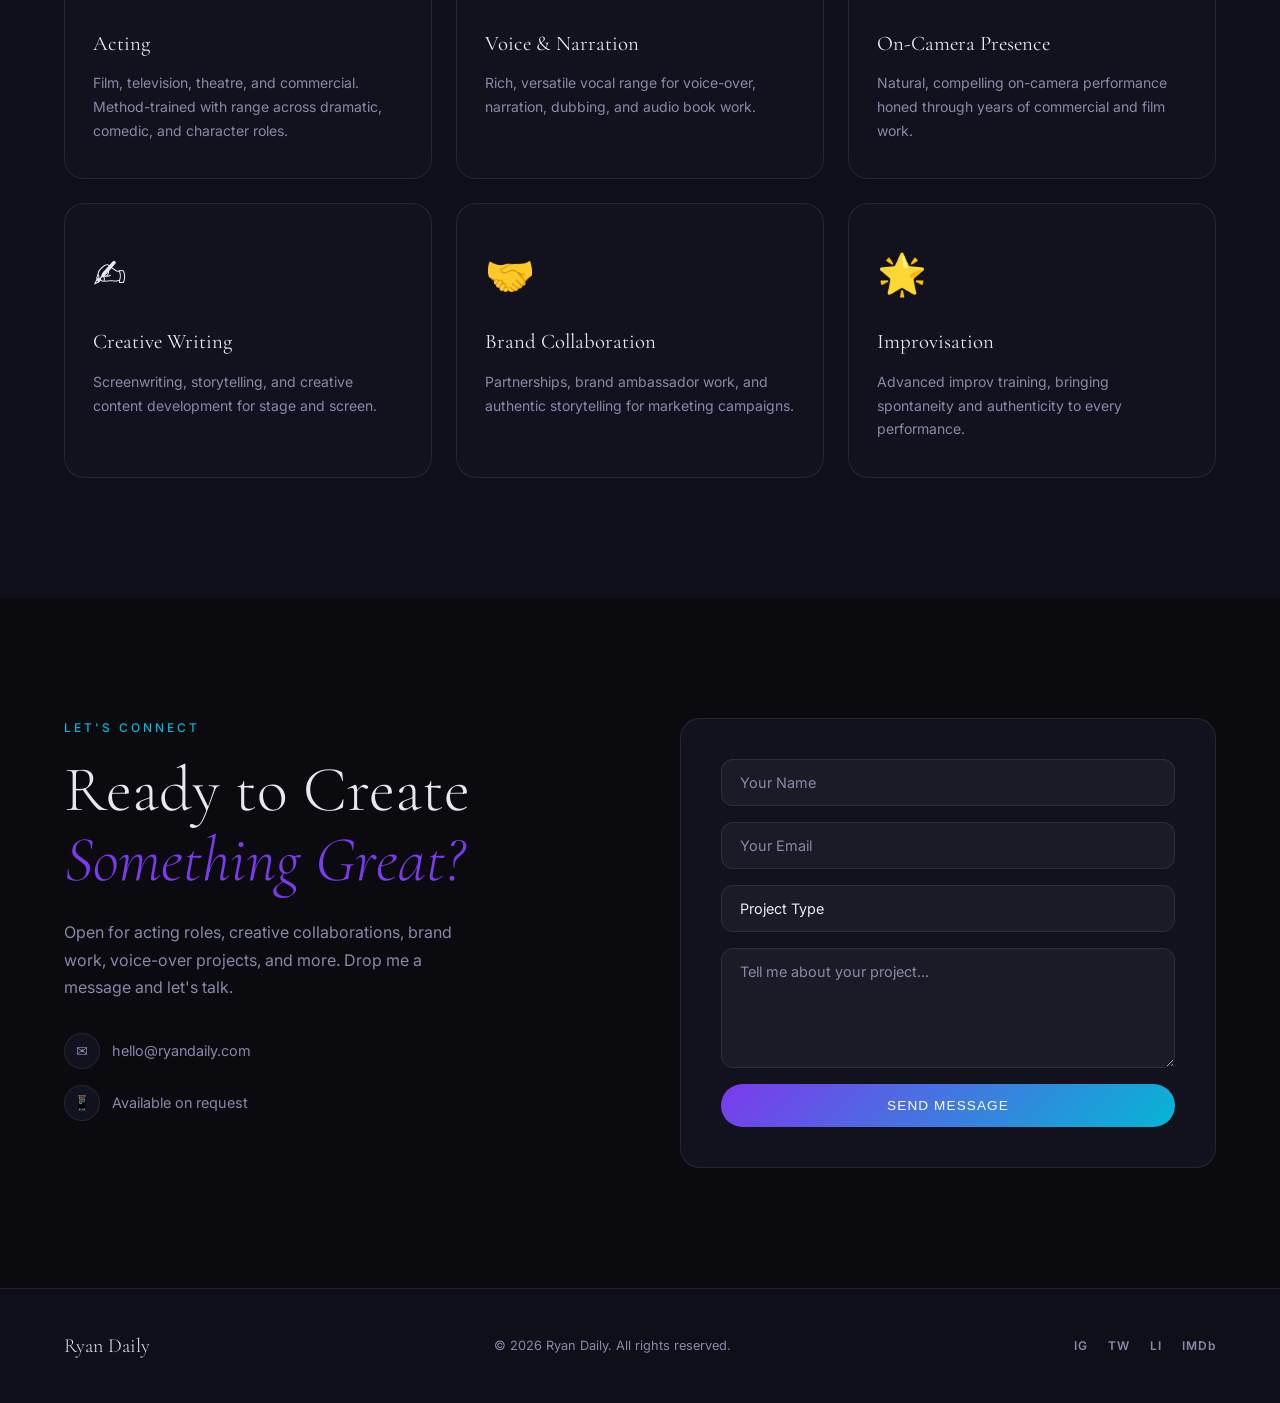
==== commit 4cbf664d: "Add Home link to main page navbar" ====
--- a/index.html
+++ b/index.html
@@ -15,12 +15,13 @@
   <nav id="navbar">
     <div class="nav-brand">R<span class="dot">.</span>D</div>
     <ul class="nav-links">
+      <li><a href="index.html">Home</a></li>
       <li><a href="about.html">About</a></li>
       <li><a href="#work">Work</a></li>
       <li><a href="services.html">Services</a></li>
       <li><a href="gallery.html">Gallery</a></li>
       <li><a href="testimonials.html">Testimonials</a></li>
-      <li><a href="#contact">Contact</a></li>
+      <li><a href="contact.html">Contact</a></li>
     </ul>
     <button class="nav-toggle" id="navToggle" aria-label="Toggle menu">
       <span></span><span></span><span></span>
